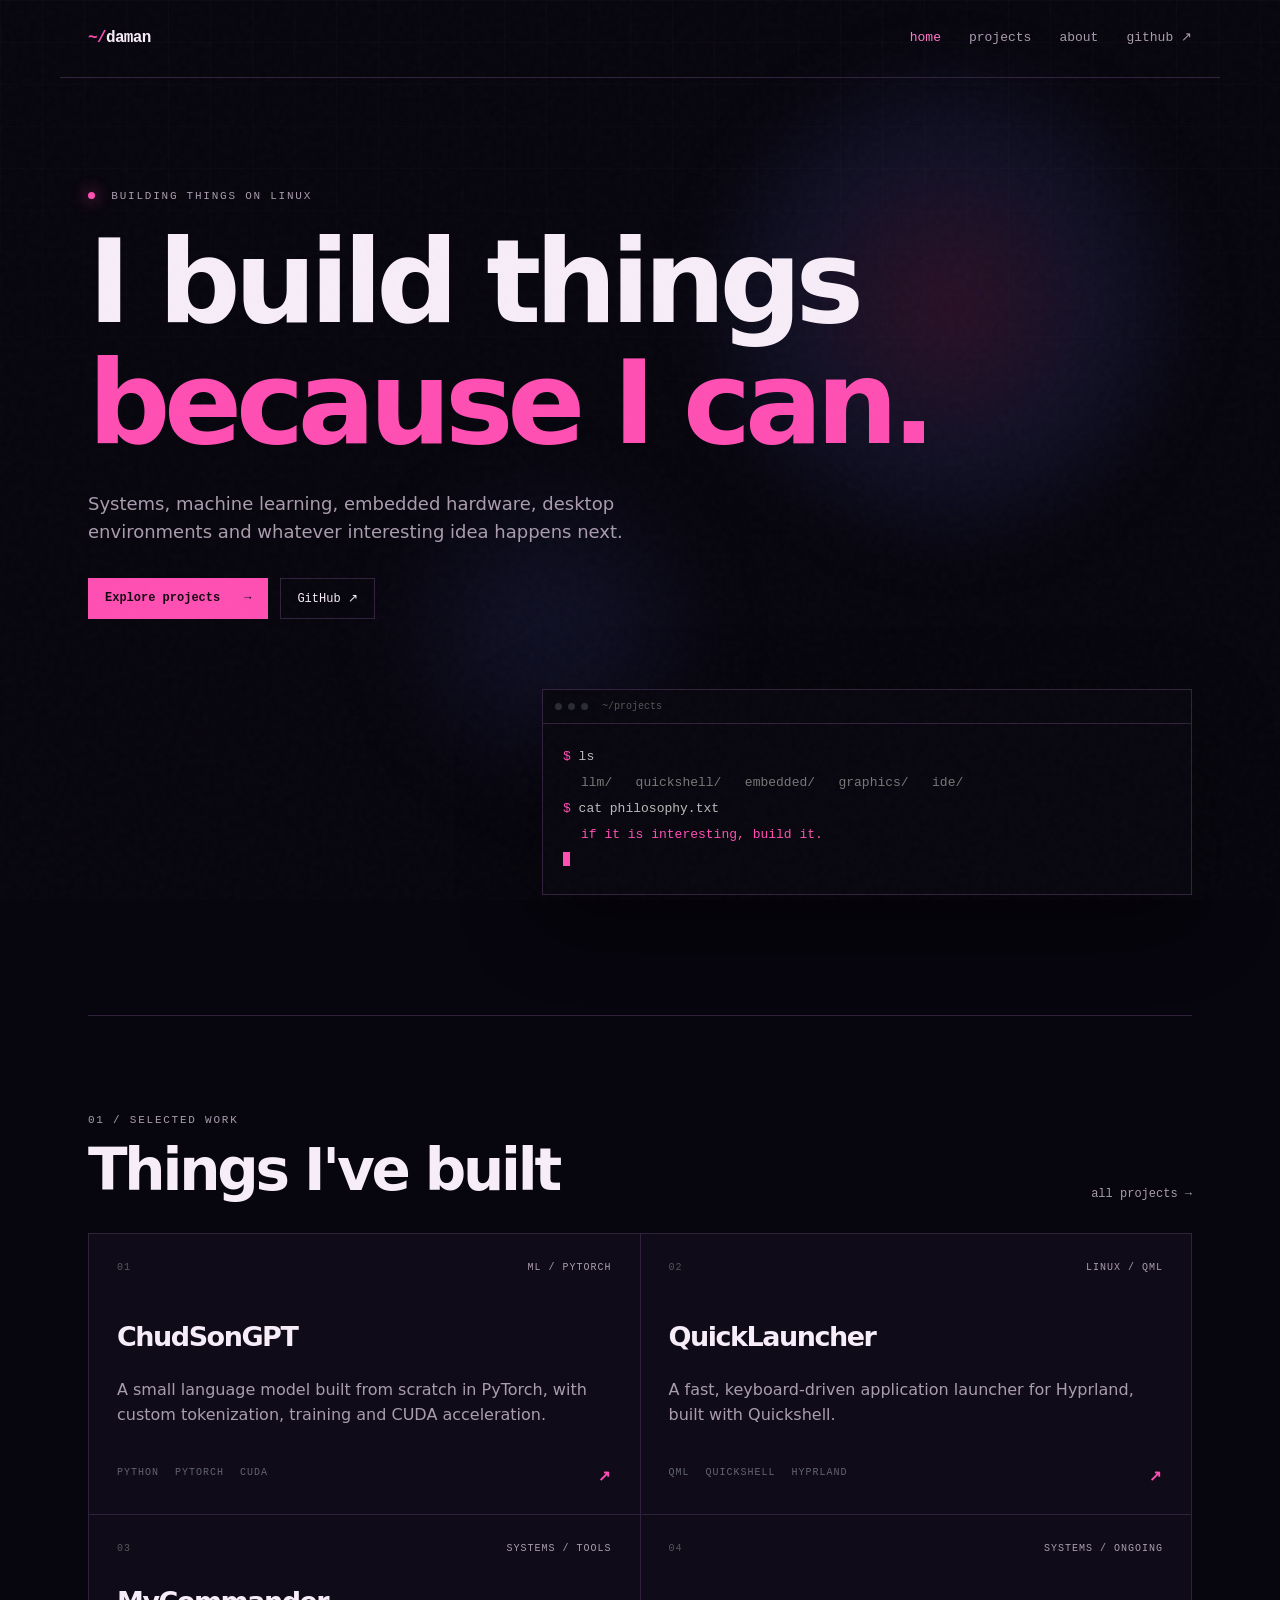
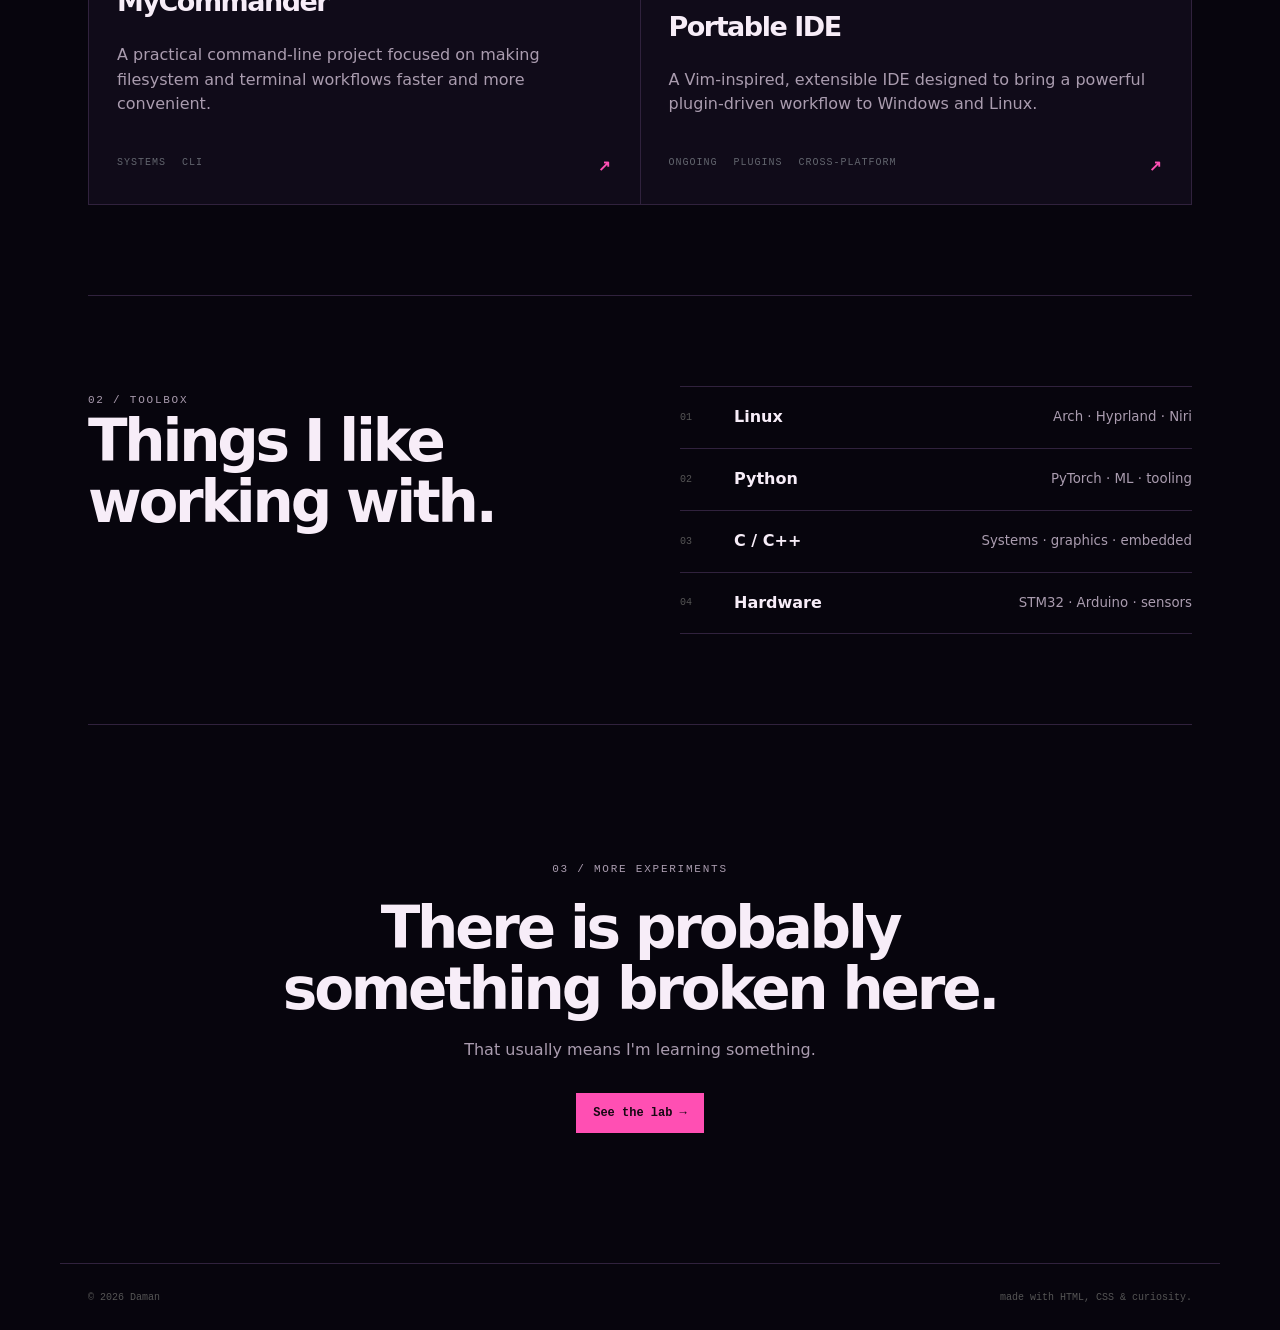
==== index.html @ 9a29a43b "Stupid Website thing" ====
<!doctype html>
<html lang="en">
<head>
  <meta charset="utf-8">
  <meta name="viewport" content="width=device-width,initial-scale=1">
  <meta name="description" content="Daman's personal developer portfolio — systems, Linux, ML, embedded projects and experiments.">
  <title>Daman — Projects & Experiments</title>
  <link rel="stylesheet" href="assets/css/style.css">
</head>
<body><div class="ambient-glow"></div>
  <div class="noise"></div>
  <header class="site-header">
    <a class="brand" href="index.html"><span>~/</span>daman</a>
    <nav>
      <a class="active" href="index.html">home</a>
      <a href="projects.html">projects</a>
      <a href="about.html">about</a>
      <a href="https://github.com/damanchakraborty/" target="_blank" rel="noreferrer">github ↗</a>
    </nav>
  </header>

  <main>
    <section class="hero">
      <div class="eyebrow"><span class="dot"></span> building things on Linux</div>
      <h1>I build things<br><em>because I can.</em></h1>
      <p class="hero-copy">Systems, machine learning, embedded hardware, desktop environments and whatever interesting idea happens next.</p>
      <div class="hero-actions">
        <a class="button primary" href="projects.html">Explore projects <span>→</span></a>
        <a class="button" href="https://github.com/damanchakraborty/" target="_blank" rel="noreferrer">GitHub ↗</a>
      </div>
      <div class="terminal">
        <div class="terminal-bar"><i></i><i></i><i></i><span>~/projects</span></div>
        <div class="terminal-body">
          <div><span class="prompt">$</span> ls</div>
          <div class="cmd-output">llm/ &nbsp; quickshell/ &nbsp; embedded/ &nbsp; graphics/ &nbsp; ide/</div>
          <div><span class="prompt">$</span> cat philosophy.txt</div>
          <div class="cmd-output accent">if it is interesting, build it.</div>
          <span class="cursor"></span>
        </div>
      </div>
    </section>

    <section class="section">
      <div class="section-heading">
        <div><span class="eyebrow">01 / selected work</span><h2>Things I've built</h2></div>
        <a class="text-link" href="projects.html">all projects →</a>
      </div>
      <div class="project-grid">
        <a class="project-card featured" href="projects/chudson.html">
          <div class="card-top"><span class="number">01</span><span class="tag">ML / PYTORCH</span></div>
          <h3>ChudSonGPT</h3>
          <p>A small language model built from scratch in PyTorch, with custom tokenization, training and CUDA acceleration.</p>
          <div class="card-footer"><span>Python</span><span>PyTorch</span><span>CUDA</span><b>↗</b></div>
        </a>
        <a class="project-card" href="projects/quicklauncher.html">
          <div class="card-top"><span class="number">02</span><span class="tag">LINUX / QML</span></div>
          <h3>QuickLauncher</h3>
          <p>A fast, keyboard-driven application launcher for Hyprland, built with Quickshell.</p>
          <div class="card-footer"><span>QML</span><span>Quickshell</span><span>Hyprland</span><b>↗</b></div>
        </a>
        <a class="project-card" href="projects/mycommander.html">
          <div class="card-top"><span class="number">03</span><span class="tag">SYSTEMS / TOOLS</span></div>
          <h3>MyCommander</h3>
          <p>A practical command-line project focused on making filesystem and terminal workflows faster and more convenient.</p>
          <div class="card-footer"><span>Systems</span><span>CLI</span><b>↗</b></div>
        </a>
        <a class="project-card" href="projects/ide.html">
          <div class="card-top"><span class="number">04</span><span class="tag">SYSTEMS / ONGOING</span></div>
          <h3>Portable IDE</h3>
          <p>A Vim-inspired, extensible IDE designed to bring a powerful plugin-driven workflow to Windows and Linux.</p>
          <div class="card-footer"><span>Ongoing</span><span>Plugins</span><span>Cross-platform</span><b>↗</b></div>
        </a>
      </div>
    </section>

    <section class="section split">
      <div>
        <span class="eyebrow">02 / toolbox</span>
        <h2>Things I like<br>working with.</h2>
      </div>
      <div class="stack-list">
        <div><span>01</span><strong>Linux</strong><small>Arch · Hyprland · Niri</small></div>
        <div><span>02</span><strong>Python</strong><small>PyTorch · ML · tooling</small></div>
        <div><span>03</span><strong>C / C++</strong><small>Systems · graphics · embedded</small></div>
        <div><span>04</span><strong>Hardware</strong><small>STM32 · Arduino · sensors</small></div>
      </div>
    </section>

    <section class="cta">
      <span class="eyebrow">03 / more experiments</span>
      <h2>There is probably<br>something broken here.</h2>
      <p>That usually means I'm learning something.</p>
      <a class="button primary" href="projects.html">See the lab →</a>
    </section>
  </main>

  <footer><span>© 2026 Daman</span><span>made with HTML, CSS & curiosity.</span></footer>
  <script src="assets/js/main.js"></script>
</body>
</html>
---- assets/css/style.css ----
:root{
  --bg:#07050d;
  --panel:#100b19;
  --panel2:#171025;
  --text:#f7edf8;
  --muted:#aa9caf;
  --line:#30223d;
  --accent:#ff4fb3;
  --accent2:#7285ff;
  --blue:#6378ff;
  --pink:#ff78c8;
  --purple:#c832a0;
  --max:1160px;
}
*{box-sizing:border-box}html{scroll-behavior:smooth}body{margin:0;background:var(--bg);color:var(--text);font-family:Inter,ui-sans-serif,system-ui,-apple-system,BlinkMacSystemFont,"Segoe UI",sans-serif;line-height:1.55}
.ambient-glow{
  position:fixed;top:4vh;right:5vw;width:42vw;height:42vw;
  background:radial-gradient(circle,rgba(255,79,179,.15),rgba(99,120,255,.10) 42%,transparent 70%);
  filter:blur(30px);pointer-events:none;z-index:-1
}
.ambient-glow:after{
  content:"";position:absolute;width:30vw;height:30vw;left:-25vw;top:45vh;
  background:radial-gradient(circle,rgba(99,120,255,.12),transparent 68%);
  filter:blur(25px)
}
body:before{content:"";position:fixed;inset:0;pointer-events:none;background-image:linear-gradient(rgba(255,255,255,.018) 1px,transparent 1px),linear-gradient(90deg,rgba(255,255,255,.018) 1px,transparent 1px);background-size:42px 42px;mask-image:linear-gradient(to bottom,black,transparent 75%);z-index:-2}
.noise{position:fixed;inset:0;opacity:.035;pointer-events:none;z-index:20;background-image:url("data:image/svg+xml,%3Csvg viewBox='0 0 180 180' xmlns='http://www.w3.org/2000/svg'%3E%3Cfilter id='n'%3E%3CfeTurbulence type='fractalNoise' baseFrequency='.8' numOctaves='4' stitchTiles='stitch'/%3E%3C/filter%3E%3Crect width='100%25' height='100%25' filter='url(%23n)' opacity='.8'/%3E%3C/svg%3E")}
a{color:inherit;text-decoration:none}.site-header{height:78px;max-width:var(--max);margin:auto;padding:0 28px;display:flex;align-items:center;justify-content:space-between;border-bottom:1px solid var(--line)}
.brand{font-family:ui-monospace,SFMono-Regular,Menlo,monospace;font-weight:700;letter-spacing:-.04em}.brand span{color:var(--accent)}
nav{display:flex;gap:28px;font-family:ui-monospace,SFMono-Regular,Menlo,monospace;font-size:13px;color:var(--muted)}nav a{transition:.2s}nav a:hover,nav .active{color:var(--text)}
main{max-width:var(--max);margin:auto;padding:0 28px}.hero{padding:112px 0 120px;position:relative}.eyebrow{font:11px ui-monospace,SFMono-Regular,Menlo,monospace;letter-spacing:.16em;text-transform:uppercase;color:var(--muted)}.dot{display:inline-block;width:7px;height:7px;border-radius:50%;background:var(--accent);box-shadow:0 0 16px var(--accent);margin-right:8px}
h1,h2,h3{margin:0;line-height:1.05;letter-spacing:-.055em}h1{font-size:clamp(58px,9vw,118px);max-width:900px;margin:20px 0 26px}h1 em{font-style:normal;color:var(--accent)}h2{font-size:clamp(34px,5vw,58px)}h3{font-size:27px}
.hero-copy{max-width:600px;color:var(--muted);font-size:18px}.hero-actions{display:flex;gap:12px;margin-top:32px}.button{display:inline-flex;gap:24px;align-items:center;border:1px solid var(--line);padding:12px 16px;font:12px ui-monospace,SFMono-Regular,Menlo,monospace;transition:.2s}.button:hover{border-color:#4b4f59;transform:translateY(-2px)}.button.primary{background:var(--accent);color:#160812;border-color:var(--accent);font-weight:800}.button.primary:hover{background:var(--pink)}
.terminal{max-width:650px;margin:70px 0 0 auto;border:1px solid var(--line);background:#08060e;box-shadow:0 25px 80px rgba(0,0,0,.4)}.terminal-bar{height:34px;border-bottom:1px solid var(--line);display:flex;align-items:center;padding:0 12px;gap:6px;color:#555;font:10px ui-monospace,monospace}.terminal-bar i{width:7px;height:7px;border-radius:50%;background:#292c31}.terminal-bar span{margin-left:8px}.terminal-body{padding:20px;font:13px/2 ui-monospace,SFMono-Regular,Menlo,monospace;color:#bbb}.prompt{color:var(--accent)}.cmd-output{padding-left:18px;color:#777}.cmd-output.accent{color:var(--accent)}.cursor{display:inline-block;width:7px;height:14px;background:var(--accent);vertical-align:-2px;animation:blink 1s steps(2) infinite}@keyframes blink{50%{opacity:0}}
.section{padding:90px 0;border-top:1px solid var(--line)}.section-heading{display:flex;justify-content:space-between;align-items:end;margin-bottom:32px}.section-heading h2{margin-top:10px}.text-link{font:12px ui-monospace,monospace;color:var(--muted)}.text-link:hover{color:var(--accent)}
.project-grid{display:grid;grid-template-columns:1fr 1fr;gap:1px;background:var(--line);border:1px solid var(--line)}.project-card{background:var(--panel);padding:28px;min-height:280px;display:flex;flex-direction:column;transition:.25s}.project-card:hover{background:var(--panel2);transform:translateY(-3px)}.card-top{display:flex;justify-content:space-between;margin-bottom:auto}.number,.tag,.card-footer,.detail-meta{font:10px ui-monospace,monospace;letter-spacing:.1em;text-transform:uppercase}.number{color:#555}.tag{color:var(--muted)}.project-card h3{margin:34px 0 10px}.project-card p{color:var(--muted);max-width:500px}.card-footer{display:flex;gap:16px;color:#62656e;margin-top:24px}.card-footer b{margin-left:auto;color:var(--accent);font-size:15px}
.split{display:grid;grid-template-columns:1fr 1fr;gap:80px}.stack-list{border-top:1px solid var(--line)}.stack-list div{display:grid;grid-template-columns:42px 1fr auto;align-items:center;gap:12px;padding:18px 0;border-bottom:1px solid var(--line)}.stack-list span{font:10px ui-monospace,monospace;color:#555}.stack-list strong{font-size:16px}.stack-list small{color:var(--muted)}
.cta{text-align:center;padding:130px 0;border-top:1px solid var(--line)}.cta h2{margin:18px 0}.cta p{color:var(--muted);margin-bottom:30px}
footer{max-width:var(--max);margin:auto;padding:28px;color:#555;font:10px ui-monospace,monospace;display:flex;justify-content:space-between;border-top:1px solid var(--line)}
.page-hero{padding:100px 0 75px}.page-hero h1{font-size:clamp(60px,9vw,110px);margin:15px 0}.page-hero p{color:var(--muted);font-size:18px;max-width:600px}
.filter-bar{display:flex;gap:8px;flex-wrap:wrap;border-bottom:1px solid var(--line);padding-bottom:22px;margin-bottom:0}.filter{border:1px solid var(--line);background:transparent;color:var(--muted);padding:8px 11px;font:10px ui-monospace,monospace;text-transform:uppercase;cursor:pointer}.filter:hover,.filter.active{color:var(--bg);background:var(--accent);border-color:var(--accent)}
.project-list{border-left:1px solid var(--line);border-right:1px solid var(--line);margin-bottom:100px}.project-row{display:grid;grid-template-columns:70px 1fr 50px;gap:25px;padding:32px 28px;border-bottom:1px solid var(--line);transition:.2s}.project-row:hover{background:var(--panel)}.project-row.hidden{display:none}.row-num{font:12px ui-monospace,monospace;color:#555}.project-row h2{font-size:34px;margin:7px 0}.project-row p{margin:0;color:var(--muted)}.arrow{color:var(--accent);font-size:20px;text-align:right}
.project-detail{padding:100px 0}.project-detail h1{font-size:clamp(60px,9vw,105px);margin:15px 0}.detail-lead{font-size:21px;color:var(--muted);max-width:720px}.detail-meta{display:flex;gap:18px;flex-wrap:wrap;margin:30px 0;color:#777}.detail-content{max-width:750px;border-top:1px solid var(--line);padding-top:50px;margin-top:50px}.detail-content h2{font-size:30px;margin:45px 0 15px}.detail-content p,.detail-content li{color:#aaa}.detail-content li{margin:9px 0}.detail-content .button{margin-top:30px}
.about-grid{display:grid;grid-template-columns:1.5fr 1fr;gap:100px;padding:30px 0 110px}.about-copy{font-size:17px;color:#aaa}.about-copy .lead{font-size:28px;color:var(--text);line-height:1.3}.facts{border-top:1px solid var(--line)}.facts div{padding:18px 0;border-bottom:1px solid var(--line);display:flex;justify-content:space-between;gap:20px}.facts span{font:10px ui-monospace,monospace;color:#555}.facts strong{font-size:13px}.currently{display:grid;grid-template-columns:repeat(3,1fr);gap:1px;background:var(--line);margin-top:32px}.currently div{background:var(--panel);padding:25px}.currently b{font:10px ui-monospace,monospace;color:#555}.currently strong{display:block;font-size:19px;margin-top:35px}.currently p{color:var(--muted);font-size:14px}
@media(max-width:720px){.site-header{padding:0 18px}nav{gap:12px;font-size:11px}nav a:nth-child(4){display:none}main{padding:0 18px}.hero{padding:75px 0}.terminal{margin-top:55px}.project-grid,.split,.about-grid,.currently{grid-template-columns:1fr}.section{padding:65px 0}.section-heading{align-items:start;gap:20px;flex-direction:column}.project-card{min-height:250px}.project-row{grid-template-columns:35px 1fr 20px;padding:25px 16px;gap:12px}.project-row h2{font-size:27px}.project-row p{font-size:14px}.about-grid{gap:45px;padding-bottom:70px}footer{margin:0 18px;padding-left:0;padding-right:0;gap:20px}.page-hero,.project-detail{padding:70px 0}.hero h1{font-size:clamp(55px,17vw,90px)}}

.project-card:hover,.project-row:hover{box-shadow:inset 3px 0 0 var(--accent2)}
.text-link:hover,nav a:hover,nav .active{color:var(--pink)}
.filter:hover,.filter.active{background:var(--accent);border-color:var(--accent);color:#160812}
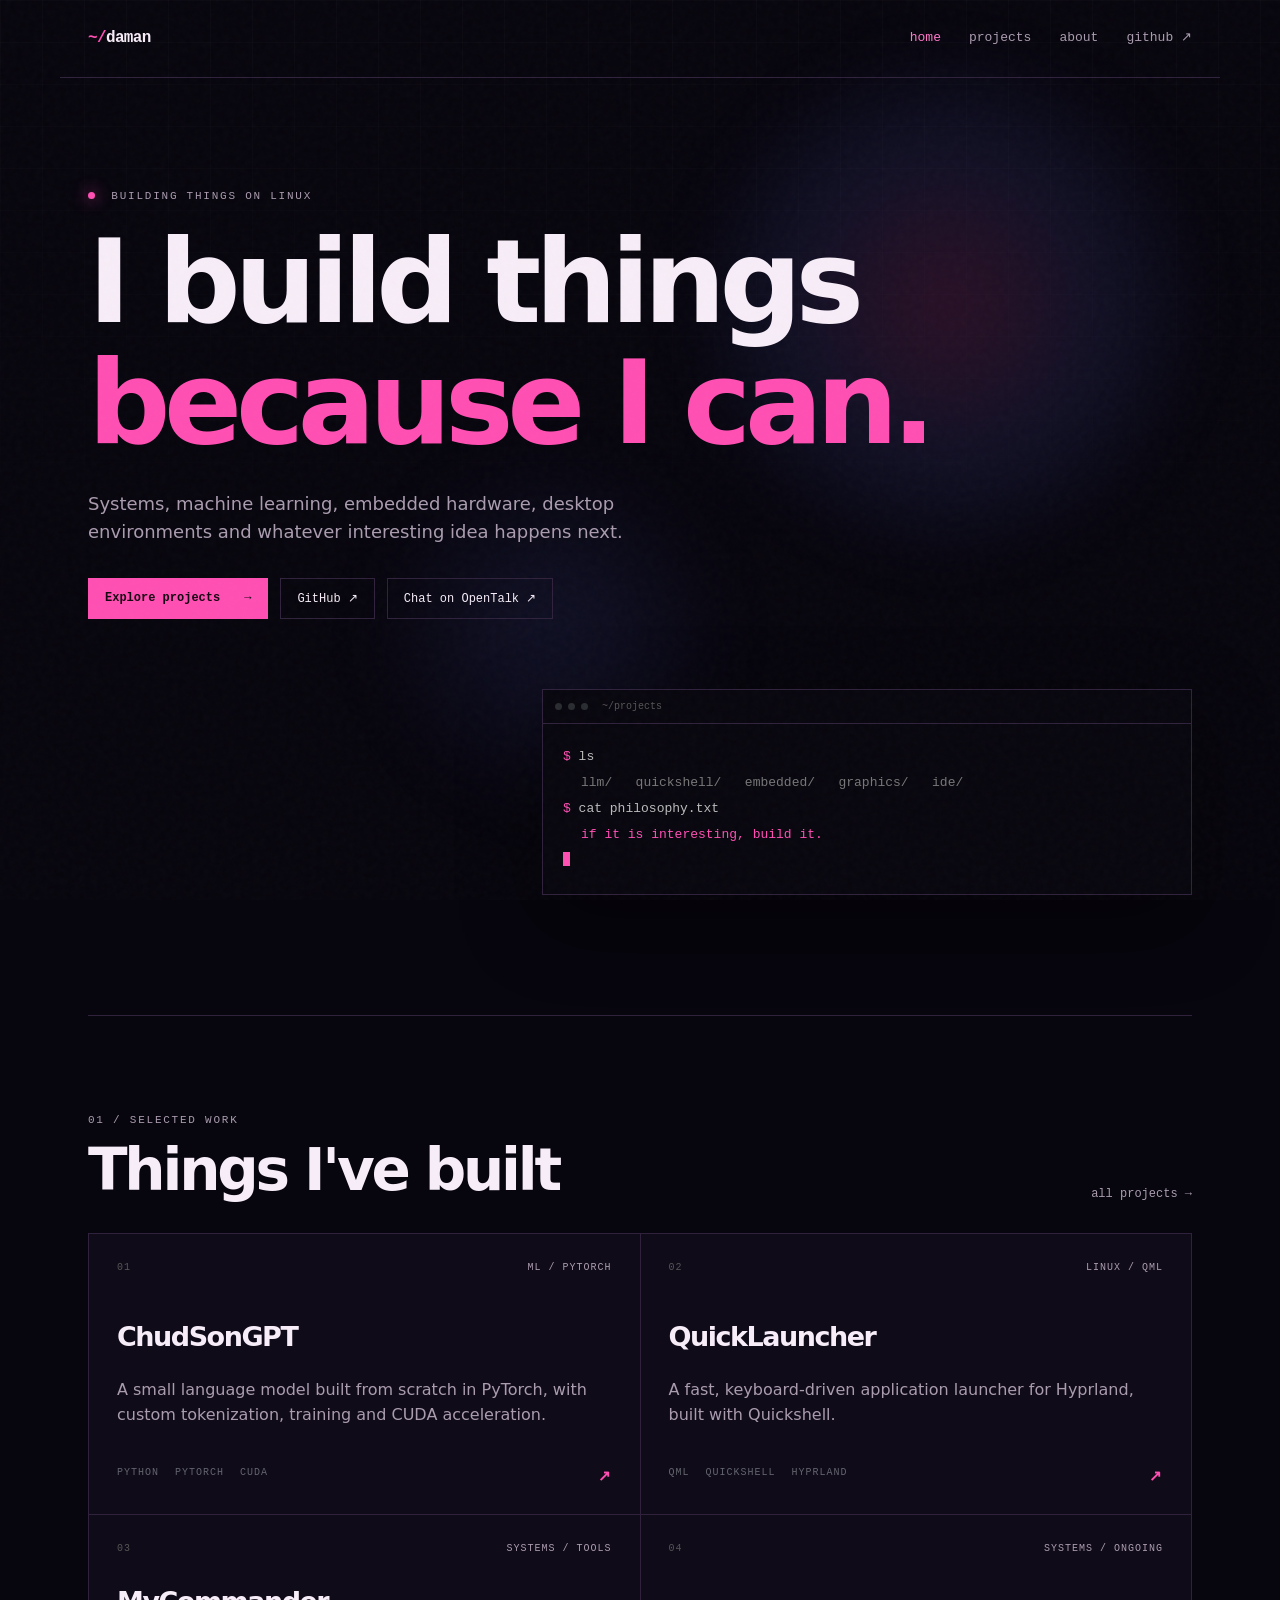
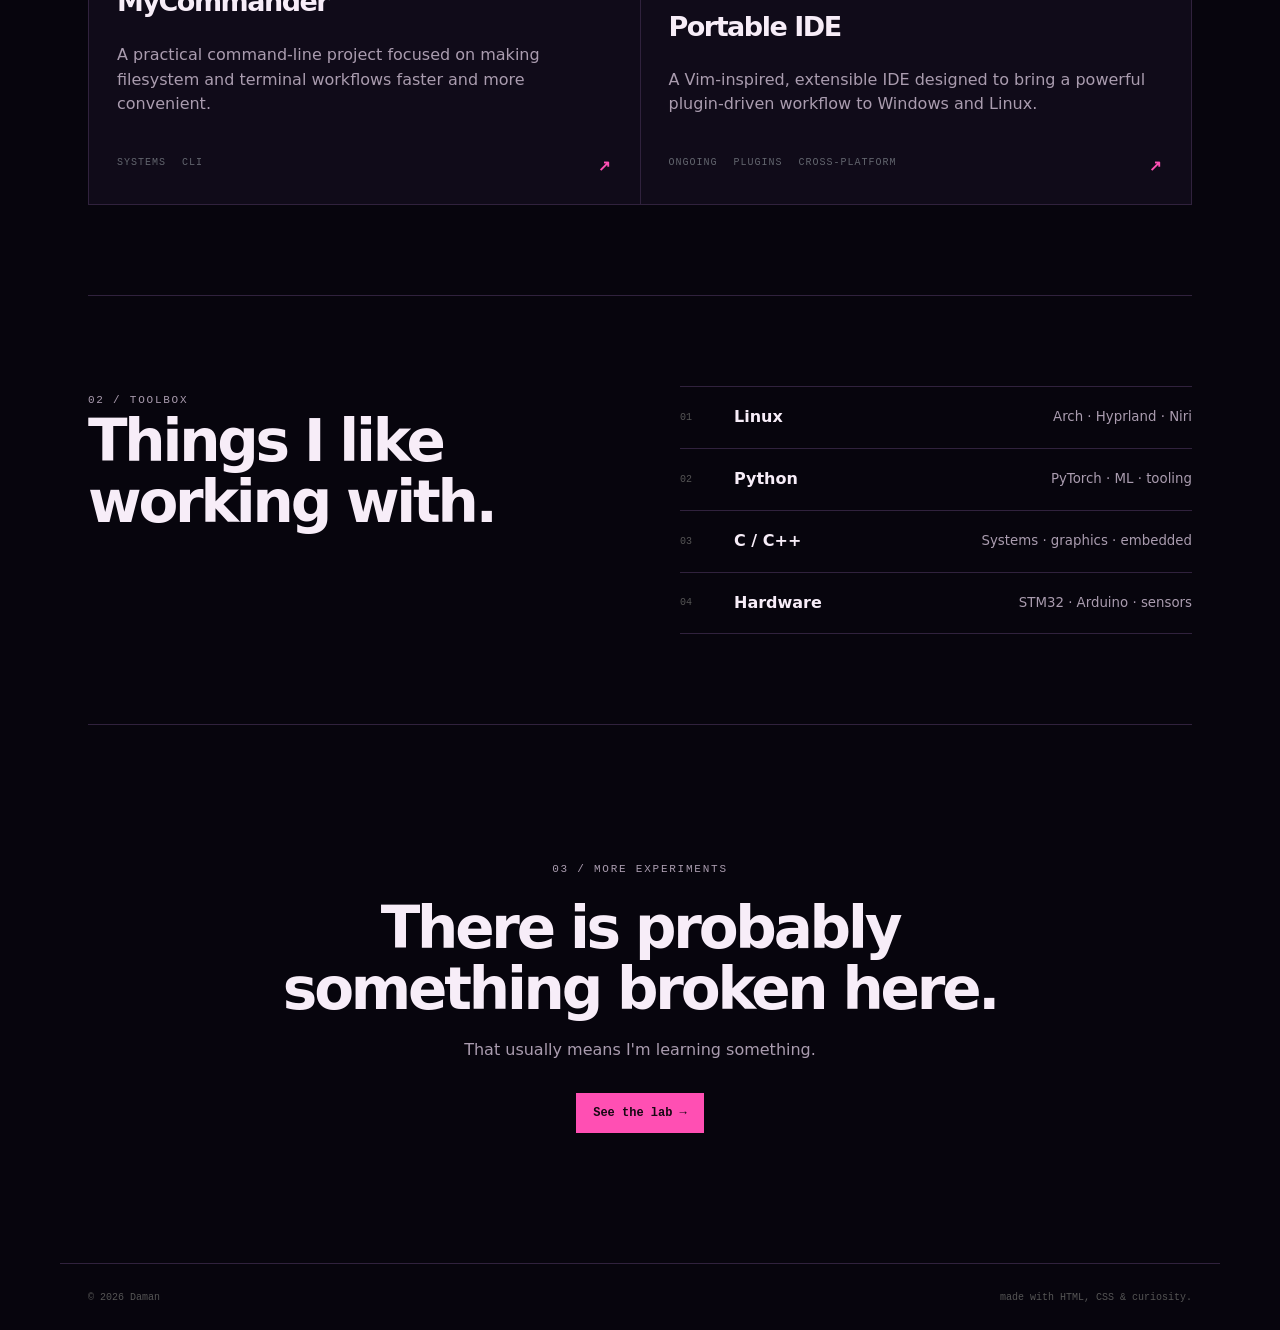
==== commit 9bb25dcd: "Added opentalk button" ====
--- a/index.html
+++ b/index.html
@@ -5,6 +5,7 @@
   <meta name="viewport" content="width=device-width,initial-scale=1">
   <meta name="description" content="Daman's personal developer portfolio — systems, Linux, ML, embedded projects and experiments.">
   <title>Daman — Projects & Experiments</title>
+  <link rel="icon" type="image/png" href="favicon.png">
   <link rel="stylesheet" href="assets/css/style.css">
 </head>
 <body><div class="ambient-glow"></div>
@@ -27,6 +28,7 @@
       <div class="hero-actions">
         <a class="button primary" href="projects.html">Explore projects <span>→</span></a>
         <a class="button" href="https://github.com/damanchakraborty/" target="_blank" rel="noreferrer">GitHub ↗</a>
+        <a class="button" href="https://damanchakraborty.github.io/OpenTalk/" target="_blank" rel="noreferrer">Chat on OpenTalk ↗</a>
       </div>
       <div class="terminal">
         <div class="terminal-bar"><i></i><i></i><i></i><span>~/projects</span></div>
